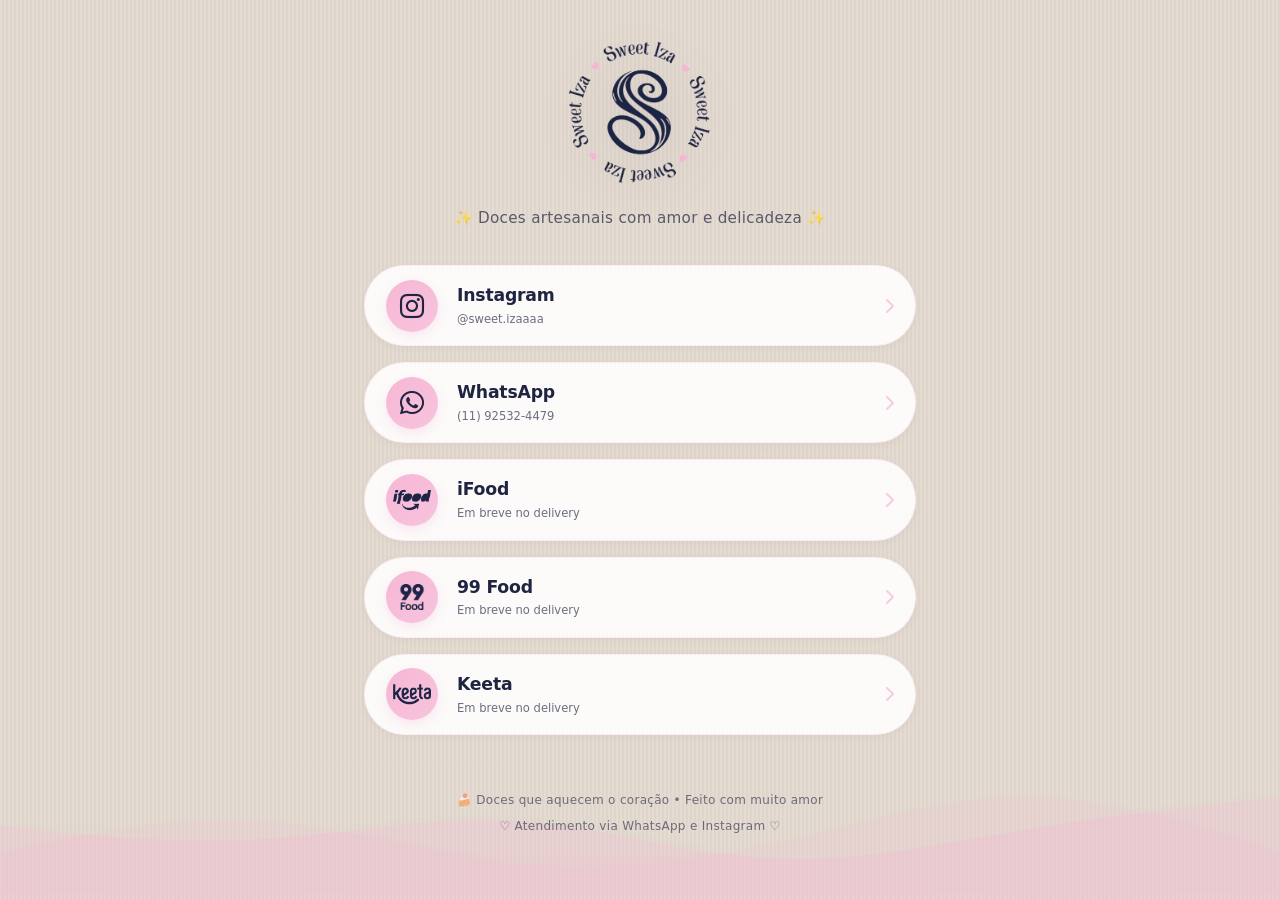
==== index.html @ 1d995685 "v0.3" ====
<!DOCTYPE html>
<html lang="pt-br">
<head>
    <meta charset="UTF-8">
    <meta name="viewport" content="width=device-width, initial-scale=1.0, user-scalable=yes">
    <title>Sweet Iza · Doceria Artesanal</title>
    
    <!-- FAVICON - Ícone da aba do navegador -->
    <link rel="icon" type="image/png" sizes="32x32" href="icon.png">
    <link rel="shortcut icon" href="icon.png">
    <!-- Para compatibilidade com todos os navegadores -->
    <link rel="apple-touch-icon" href="icon.png">
    
    <link rel="stylesheet" href="style.css">
    <!-- Font Awesome icons -->
    <link rel="stylesheet" href="https://cdnjs.cloudflare.com/ajax/libs/font-awesome/6.0.0-beta3/css/all.min.css">
</head>
<body>
    <div class="container">
        <!-- Logo -->
        <div class="logo-wrapper">
            <img src="logo.png" alt="Sweet Iza" class="avatar-logo" onerror="this.src='https://placehold.co/250x250?text=🍰+Sweet+Iza'">
        </div>

        <!-- Subtítulo direto, sem título principal -->
        <p class="tagline">✨ Doces artesanais com amor e delicadeza ✨</p>

        <!-- Links principais estilo "linktree" -->
        <div class="links-container">
            <!-- Instagram -->
            <a href="https://www.instagram.com/sweet.izaaaa?igsh=NDllcG1yOGY2dGg=" class="link-card" id="instagram-link" target="_blank" rel="noopener noreferrer">
                <div class="icon-bg"><i class="fab fa-instagram"></i></div>
                <div class="link-info">
                    <span class="platform">Instagram</span>
                    <span class="handle">@sweet.izaaaa</span>
                </div>
                <i class="fas fa-chevron-right arrow-icon"></i>
            </a>

            <!-- WhatsApp -->
            <a href="https://wa.me/5511925324479" class="link-card" id="whatsapp-link" target="_blank" rel="noopener noreferrer">
                <div class="icon-bg"><i class="fab fa-whatsapp"></i></div>
                <div class="link-info">
                    <span class="platform">WhatsApp</span>
                    <span class="handle">(11) 92532-4479</span>
                </div>
                <i class="fas fa-chevron-right arrow-icon"></i>
            </a>

            <!-- iFood com classe específica -->
            <a href="#" class="link-card" id="ifood-link" target="_blank" rel="noopener noreferrer">
                <div class="icon-bg ifood-icon icon-img">
                    <img src="ifood.png" alt="iFood" class="platform-icon" onerror="this.src='https://placehold.co/48x48?text=🍽️'">
                </div>
                <div class="link-info">
                    <span class="platform">iFood</span>
                    <span class="handle">Em breve no delivery</span>
                </div>
                <i class="fas fa-chevron-right arrow-icon"></i>
            </a>

            <!-- 99 Food com classe específica -->
            <a href="#" class="link-card" id="ninenine-link" target="_blank" rel="noopener noreferrer">
                <div class="icon-bg ninenine-icon icon-img">
                    <img src="99.png" alt="99 Food" class="platform-icon" onerror="this.src='https://placehold.co/48x48?text=99'">
                </div>
                <div class="link-info">
                    <span class="platform">99 Food</span>
                    <span class="handle">Em breve no delivery</span>
                </div>
                <i class="fas fa-chevron-right arrow-icon"></i>
            </a>

            <!-- Keeta com classe específica -->
            <a href="#" class="link-card" id="keeta-link" target="_blank" rel="noopener noreferrer">
                <div class="icon-bg keeta-icon icon-img">
                    <img src="keeta.png" alt="Keeta" class="platform-icon" onerror="this.src='https://placehold.co/48x48?text=Keeta'">
                </div>
                <div class="link-info">
                    <span class="platform">Keeta</span>
                    <span class="handle">Em breve no delivery</span>
                </div>
                <i class="fas fa-chevron-right arrow-icon"></i>
            </a>
        </div>

        <footer class="footer">
            <p>🍰 Doces que aquecem o coração • Feito com muito amor</p>
            <p class="footer-small">♡ Atendimento via WhatsApp e Instagram ♡</p>
        </footer>
    </div>

    <script src="script.js"></script>
</body>
</html>
---- style.css ----
/* RESET + BASE */
* {
    margin: 0;
    padding: 0;
    box-sizing: border-box;
}

body {
    background-color: #e5dbd1;
    font-family: system-ui, -apple-system, 'Segoe UI', Roboto, 'Helvetica Neue', sans-serif;
    line-height: 1.5;
    color: #1f2440;
    min-height: 100vh;
    position: relative;
    overflow-x: hidden;
}

/* PADRÃO CANELADO SUTIL NO FUNDO */
body::before {
    content: "";
    position: fixed;
    top: 0;
    left: 0;
    width: 100%;
    height: 100%;
    background-image: repeating-linear-gradient(
        90deg,
        transparent,
        transparent 2px,
        rgba(31, 36, 64, 0.03) 2px,
        rgba(31, 36, 64, 0.03) 4px
    );
    pointer-events: none;
    z-index: 0;
}

/* ONDULAÇÃO CORRETIVA - SEM CAIXA, APENAS O ONDULADO */
.wave-ornament {
    position: fixed;
    bottom: 0;
    left: 0;
    width: 100%;
    z-index: 1;
    pointer-events: none;
}

.wave-svg {
    display: block;
    width: 100%;
    height: auto;
    filter: drop-shadow(0 -4px 6px rgba(0, 0, 0, 0.02));
}

/* CONTAINER PRINCIPAL */
.container {
    max-width: 600px;
    width: 100%;
    margin: 0 auto;
    position: relative;
    z-index: 2;
    padding: 1rem 1.5rem 2rem;
    animation: containerFade 0.8s ease-out;
}

@keyframes containerFade {
    from {
        opacity: 0;
        transform: translateY(20px);
    }
    to {
        opacity: 1;
        transform: translateY(0);
    }
}

/* LOGO - MAIOR E SEM FUNDO */
.logo-wrapper {
    text-align: center;
    margin-bottom: 0.5rem;
    margin-top: 1rem;
    position: relative;
}

.avatar-logo {
    width: 160px;
    height: 160px;
    object-fit: contain;
    filter: drop-shadow(0 8px 20px rgba(31, 36, 64, 0.12));
    transition: all 0.4s cubic-bezier(0.2, 0.9, 0.4, 1.1);
}

.avatar-logo:hover {
    transform: scale(1.02) translateY(-3px);
    filter: drop-shadow(0 12px 24px rgba(31, 36, 64, 0.18));
}

/* SUBTÍTULO DIRETO */
.tagline {
    text-align: center;
    font-size: 0.95rem;
    color: #1f2440;
    opacity: 0.7;
    margin-bottom: 2.2rem;
    font-weight: 450;
    letter-spacing: 0.3px;
    padding: 0 1rem;
}

/* CARDS DOS LINKS */
.links-container {
    display: flex;
    flex-direction: column;
    gap: 1rem;
    margin-bottom: 2.5rem;
}

.link-card {
    display: flex;
    align-items: center;
    background: rgba(255, 255, 255, 0.88);
    backdrop-filter: blur(10px);
    border-radius: 80px;
    padding: 0.85rem 1.3rem;
    text-decoration: none;
    transition: all 0.3s cubic-bezier(0.2, 0.9, 0.4, 1.1);
    border: 1px solid rgba(246, 183, 212, 0.2);
    box-shadow: 0 2px 8px rgba(31, 36, 64, 0.04);
    position: relative;
    overflow: hidden;
}

.link-card::before {
    content: '';
    position: absolute;
    top: 0;
    left: -100%;
    width: 100%;
    height: 100%;
    background: linear-gradient(90deg, transparent, rgba(246, 183, 212, 0.15), transparent);
    transition: left 0.5s ease;
}

.link-card:hover::before {
    left: 100%;
}

.link-card:hover {
    background: white;
    border-color: #f6b7d4;
    box-shadow: 0 12px 28px rgba(31, 36, 64, 0.12);
    transform: translateY(-3px) scale(1.01);
}

/* ÍCONE COM FUNDO ROSA - PADRÃO (todos os círculos têm 52px) */
.icon-bg {
    background: linear-gradient(135deg, #f6b7d4 0%, #f8c4dd 100%);
    width: 52px;
    height: 52px;
    border-radius: 50%;
    display: flex;
    align-items: center;
    justify-content: center;
    margin-right: 1.2rem;
    flex-shrink: 0;
    transition: all 0.3s ease;
    box-shadow: 0 4px 12px rgba(246, 183, 212, 0.3);
}

/* Estilo especial para ícones que são imagens */
.icon-img {
    padding: 0;
    overflow: hidden;
}

/* Estilo base para as imagens dentro do círculo */
.platform-icon {
    object-fit: contain;
    border-radius: 0;
}

/* Tamanhos específicos das imagens dentro do círculo (o círculo continua 52px) */
.ifood-icon .platform-icon,
.keeta-icon .platform-icon {
    width: 38px;
    height: 38px;
}

.ninenine-icon .platform-icon {
    width: 26px;
    height: 26px;
}

/* Para ícones do Font Awesome (Instagram e WhatsApp) */
.icon-bg i {
    font-size: 1.7rem;
    color: #1f2440;
    transition: transform 0.2s;
}

.link-card:hover .icon-bg {
    transform: scale(1.05);
    box-shadow: 0 6px 16px rgba(246, 183, 212, 0.5);
}

.link-card:hover .icon-bg i {
    transform: scale(1.05);
}

.link-card:hover .platform-icon {
    transform: scale(1.05);
}

.link-info {
    flex: 1;
}

.platform {
    display: block;
    font-weight: 650;
    font-size: 1.08rem;
    color: #1f2440;
    letter-spacing: -0.2px;
}

.handle {
    display: block;
    font-size: 0.72rem;
    color: #1f2440;
    opacity: 0.65;
    margin-top: 2px;
}

.arrow-icon {
    font-size: 1rem;
    color: #f6b7d4;
    opacity: 0.7;
    transition: all 0.3s ease;
}

.link-card:hover .arrow-icon {
    opacity: 1;
    transform: translateX(5px);
    color: #f6b7d4;
}

/* FOOTER */
.footer {
    text-align: center;
    margin-top: 2rem;
    padding-top: 1rem;
    position: relative;
    z-index: 2;
}

.footer p {
    font-size: 0.75rem;
    opacity: 0.6;
    color: #1f2440;
    letter-spacing: 0.3px;
}

.footer-small {
    font-size: 0.7rem;
    margin-top: 0.5rem;
    opacity: 0.45;
}

/* RESPONSIVIDADE */
@media (max-width: 768px) {
    body {
        overflow-x: hidden;
    }
    
    .container {
        padding: 0.5rem 1.2rem 2rem;
    }
    
    .avatar-logo {
        width: 140px;
        height: 140px;
    }
    
    .link-card {
        padding: 0.75rem 1.1rem;
    }
    
    .icon-bg {
        width: 48px;
        height: 48px;
    }
    
    .icon-bg i {
        font-size: 1.5rem;
    }
    
    /* Tamanhos das imagens no mobile */
    .ifood-icon .platform-icon,
    .keeta-icon .platform-icon {
        width: 38px;
        height: 38px;
    }
    
    .ninenine-icon .platform-icon {
        width: 24px;
        height: 24px;
    }
}

/* Animações de entrada */
.link-card {
    animation: cardSlideIn 0.5s ease-out backwards;
}

.link-card:nth-child(1) { animation-delay: 0.05s; }
.link-card:nth-child(2) { animation-delay: 0.1s; }
.link-card:nth-child(3) { animation-delay: 0.15s; }
.link-card:nth-child(4) { animation-delay: 0.2s; }
.link-card:nth-child(5) { animation-delay: 0.25s; }

@keyframes cardSlideIn {
    from {
        opacity: 0;
        transform: translateX(-20px);
    }
    to {
        opacity: 1;
        transform: translateX(0);
    }
}
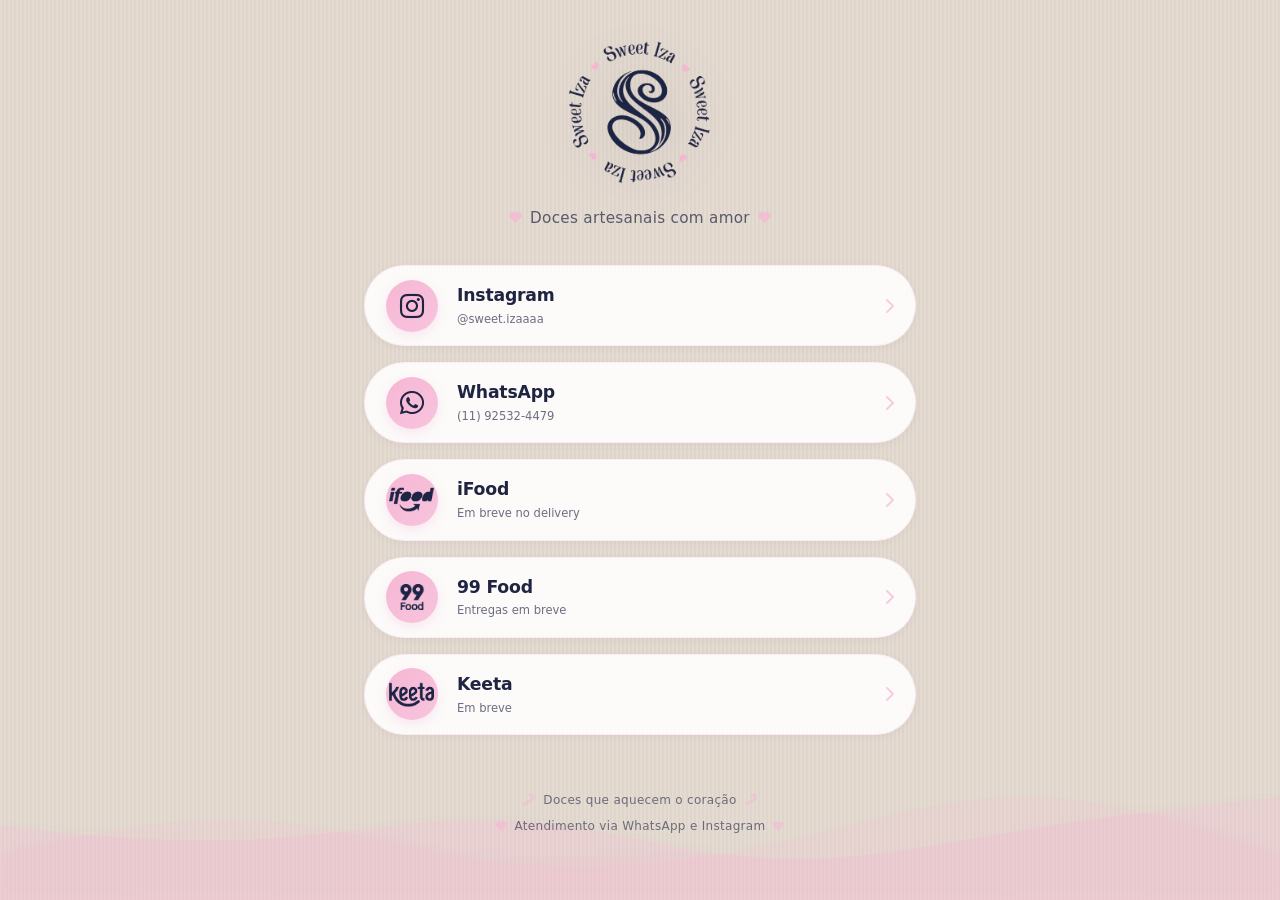
==== commit 7273f1e8: "v0.4" ====
--- a/index.html
+++ b/index.html
@@ -5,10 +5,9 @@
     <meta name="viewport" content="width=device-width, initial-scale=1.0, user-scalable=yes">
     <title>Sweet Iza · Doceria Artesanal</title>
     
-    <!-- FAVICON - Ícone da aba do navegador -->
+    <!-- FAVICON -->
     <link rel="icon" type="image/png" sizes="32x32" href="icon.png">
     <link rel="shortcut icon" href="icon.png">
-    <!-- Para compatibilidade com todos os navegadores -->
     <link rel="apple-touch-icon" href="icon.png">
     
     <link rel="stylesheet" href="style.css">
@@ -22,10 +21,10 @@
             <img src="logo.png" alt="Sweet Iza" class="avatar-logo" onerror="this.src='https://placehold.co/250x250?text=🍰+Sweet+Iza'">
         </div>
 
-        <!-- Subtítulo direto, sem título principal -->
-        <p class="tagline">✨ Doces artesanais com amor e delicadeza ✨</p>
+        <!-- Subtítulo com coração no lugar dos brilhos -->
+        <p class="tagline"><i class="fas fa-heart" style="color: #f6b7d4; font-size: 0.8rem;"></i> Doces artesanais com amor <i class="fas fa-heart" style="color: #f6b7d4; font-size: 0.8rem;"></i></p>
 
-        <!-- Links principais estilo "linktree" -->
+        <!-- Links principais -->
         <div class="links-container">
             <!-- Instagram -->
             <a href="https://www.instagram.com/sweet.izaaaa?igsh=NDllcG1yOGY2dGg=" class="link-card" id="instagram-link" target="_blank" rel="noopener noreferrer">
@@ -47,7 +46,7 @@
                 <i class="fas fa-chevron-right arrow-icon"></i>
             </a>
 
-            <!-- iFood com classe específica -->
+            <!-- iFood -->
             <a href="#" class="link-card" id="ifood-link" target="_blank" rel="noopener noreferrer">
                 <div class="icon-bg ifood-icon icon-img">
                     <img src="ifood.png" alt="iFood" class="platform-icon" onerror="this.src='https://placehold.co/48x48?text=🍽️'">
@@ -59,34 +58,34 @@
                 <i class="fas fa-chevron-right arrow-icon"></i>
             </a>
 
-            <!-- 99 Food com classe específica -->
+            <!-- 99 Food -->
             <a href="#" class="link-card" id="ninenine-link" target="_blank" rel="noopener noreferrer">
                 <div class="icon-bg ninenine-icon icon-img">
                     <img src="99.png" alt="99 Food" class="platform-icon" onerror="this.src='https://placehold.co/48x48?text=99'">
                 </div>
                 <div class="link-info">
                     <span class="platform">99 Food</span>
-                    <span class="handle">Em breve no delivery</span>
+                    <span class="handle">Entregas em breve</span>
                 </div>
                 <i class="fas fa-chevron-right arrow-icon"></i>
             </a>
 
-            <!-- Keeta com classe específica -->
+            <!-- Keeta -->
             <a href="#" class="link-card" id="keeta-link" target="_blank" rel="noopener noreferrer">
                 <div class="icon-bg keeta-icon icon-img">
                     <img src="keeta.png" alt="Keeta" class="platform-icon" onerror="this.src='https://placehold.co/48x48?text=Keeta'">
                 </div>
                 <div class="link-info">
                     <span class="platform">Keeta</span>
-                    <span class="handle">Em breve no delivery</span>
+                    <span class="handle">Em breve</span>
                 </div>
                 <i class="fas fa-chevron-right arrow-icon"></i>
             </a>
         </div>
 
         <footer class="footer">
-            <p>🍰 Doces que aquecem o coração • Feito com muito amor</p>
-            <p class="footer-small">♡ Atendimento via WhatsApp e Instagram ♡</p>
+            <p><i class="fas fa-candy-cane" style="color: #f6b7d4;"></i> Doces que aquecem o coração <i class="fas fa-candy-cane" style="color: #f6b7d4;"></i></p>
+            <p class="footer-small"><i class="fas fa-heart" style="color: #f6b7d4; font-size: 0.65rem;"></i> Atendimento via WhatsApp e Instagram <i class="fas fa-heart" style="color: #f6b7d4; font-size: 0.65rem;"></i></p>
         </footer>
     </div>
 
--- a/style.css
+++ b/style.css
@@ -34,7 +34,7 @@
     z-index: 0;
 }
 
-/* ONDULAÇÃO CORRETIVA - SEM CAIXA, APENAS O ONDULADO */
+/* ONDULAÇÃO MAIS ALTA */
 .wave-ornament {
     position: fixed;
     bottom: 0;
@@ -51,6 +51,19 @@
     filter: drop-shadow(0 -4px 6px rgba(0, 0, 0, 0.02));
 }
 
+/* Aumentando a altura das ondas */
+@media (min-width: 769px) {
+    .wave-svg {
+        min-height: 180px;
+    }
+}
+
+@media (max-width: 768px) {
+    .wave-svg {
+        min-height: 150px;
+    }
+}
+
 /* CONTAINER PRINCIPAL */
 .container {
     max-width: 600px;
@@ -73,7 +86,7 @@
     }
 }
 
-/* LOGO - MAIOR E SEM FUNDO */
+/* LOGO */
 .logo-wrapper {
     text-align: center;
     margin-bottom: 0.5rem;
@@ -94,7 +107,7 @@
     filter: drop-shadow(0 12px 24px rgba(31, 36, 64, 0.18));
 }
 
-/* SUBTÍTULO DIRETO */
+/* SUBTÍTULO - UMA LINHA SÓ */
 .tagline {
     text-align: center;
     font-size: 0.95rem;
@@ -104,6 +117,20 @@
     font-weight: 450;
     letter-spacing: 0.3px;
     padding: 0 1rem;
+    white-space: nowrap;
+    display: flex;
+    align-items: center;
+    justify-content: center;
+    gap: 8px;
+}
+
+/* Ajuste para mobile - se não couber em uma linha, mantém junto */
+@media (max-width: 480px) {
+    .tagline {
+        font-size: 0.85rem;
+        white-space: normal;
+        gap: 6px;
+    }
 }
 
 /* CARDS DOS LINKS */
@@ -151,7 +178,7 @@
     transform: translateY(-3px) scale(1.01);
 }
 
-/* ÍCONE COM FUNDO ROSA - PADRÃO (todos os círculos têm 52px) */
+/* ÍCONE COM FUNDO ROSA */
 .icon-bg {
     background: linear-gradient(135deg, #f6b7d4 0%, #f8c4dd 100%);
     width: 52px;
@@ -166,23 +193,20 @@
     box-shadow: 0 4px 12px rgba(246, 183, 212, 0.3);
 }
 
-/* Estilo especial para ícones que são imagens */
 .icon-img {
     padding: 0;
     overflow: hidden;
 }
 
-/* Estilo base para as imagens dentro do círculo */
 .platform-icon {
     object-fit: contain;
     border-radius: 0;
 }
 
-/* Tamanhos específicos das imagens dentro do círculo (o círculo continua 52px) */
 .ifood-icon .platform-icon,
 .keeta-icon .platform-icon {
-    width: 38px;
-    height: 38px;
+    width: 45px;
+    height: 45px;
 }
 
 .ninenine-icon .platform-icon {
@@ -190,7 +214,6 @@
     height: 26px;
 }
 
-/* Para ícones do Font Awesome (Instagram e WhatsApp) */
 .icon-bg i {
     font-size: 1.7rem;
     color: #1f2440;
@@ -243,7 +266,7 @@
     color: #f6b7d4;
 }
 
-/* FOOTER */
+/* FOOTER COM ÍCONES DE DOCE */
 .footer {
     text-align: center;
     margin-top: 2rem;
@@ -257,6 +280,10 @@
     opacity: 0.6;
     color: #1f2440;
     letter-spacing: 0.3px;
+    display: flex;
+    align-items: center;
+    justify-content: center;
+    gap: 8px;
 }
 
 .footer-small {
@@ -293,16 +320,26 @@
         font-size: 1.5rem;
     }
     
-    /* Tamanhos das imagens no mobile */
     .ifood-icon .platform-icon,
     .keeta-icon .platform-icon {
-        width: 38px;
-        height: 38px;
+        width: 42px;
+        height: 42px;
     }
     
     .ninenine-icon .platform-icon {
         width: 24px;
         height: 24px;
+    }
+    
+    /* Ajuste do footer no mobile */
+    .footer p {
+        font-size: 0.7rem;
+        gap: 6px;
+        flex-wrap: wrap;
+    }
+    
+    .footer-small {
+        font-size: 0.65rem;
     }
 }
 
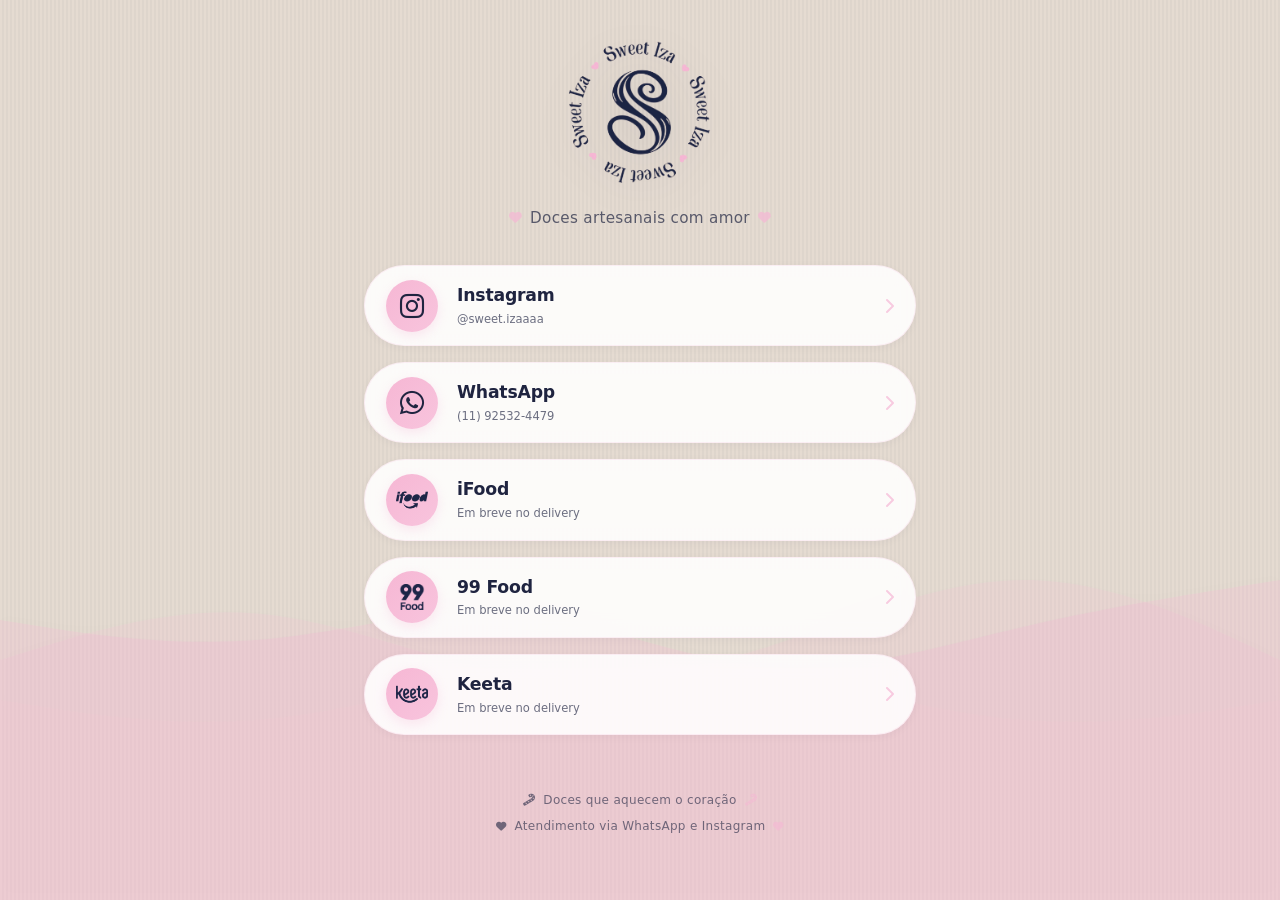
==== commit 7ce7d5cf: "v0.5" ====
--- a/index.html
+++ b/index.html
@@ -65,7 +65,7 @@
                 </div>
                 <div class="link-info">
                     <span class="platform">99 Food</span>
-                    <span class="handle">Entregas em breve</span>
+                    <span class="handle">Em breve no delivery</span>
                 </div>
                 <i class="fas fa-chevron-right arrow-icon"></i>
             </a>
@@ -77,15 +77,15 @@
                 </div>
                 <div class="link-info">
                     <span class="platform">Keeta</span>
-                    <span class="handle">Em breve</span>
+                    <span class="handle">Em breve no delivery</span>
                 </div>
                 <i class="fas fa-chevron-right arrow-icon"></i>
             </a>
         </div>
 
         <footer class="footer">
-            <p><i class="fas fa-candy-cane" style="color: #f6b7d4;"></i> Doces que aquecem o coração <i class="fas fa-candy-cane" style="color: #f6b7d4;"></i></p>
-            <p class="footer-small"><i class="fas fa-heart" style="color: #f6b7d4; font-size: 0.65rem;"></i> Atendimento via WhatsApp e Instagram <i class="fas fa-heart" style="color: #f6b7d4; font-size: 0.65rem;"></i></p>
+            <p><i class="fas fa-candy-cane" style="color: #1f2440;"></i> Doces que aquecem o coração <i class="fas fa-candy-cane" style="color: #f6b7d4;"></i></p>
+            <p class="footer-small"><i class="fas fa-heart" style="color: #1f2440; font-size: 0.65rem;"></i> Atendimento via WhatsApp e Instagram <i class="fas fa-heart" style="color: #f6b7d4; font-size: 0.65rem;"></i></p>
         </footer>
     </div>
 
--- a/style.css
+++ b/style.css
@@ -34,7 +34,7 @@
     z-index: 0;
 }
 
-/* ONDULAÇÃO MAIS ALTA */
+/* ONDULAÇÃO - MEIO TERMO (RECOMENDADO) */
 .wave-ornament {
     position: fixed;
     bottom: 0;
@@ -51,16 +51,17 @@
     filter: drop-shadow(0 -4px 6px rgba(0, 0, 0, 0.02));
 }
 
-/* Aumentando a altura das ondas */
+/* Mobile */
+@media (max-width: 768px) {
+    .wave-svg {
+        min-height: 50vh;
+    }
+}
+
+/* Desktop */
 @media (min-width: 769px) {
     .wave-svg {
-        min-height: 180px;
-    }
-}
-
-@media (max-width: 768px) {
-    .wave-svg {
-        min-height: 150px;
+        min-height: 300px;
     }
 }
 
@@ -205,8 +206,8 @@
 
 .ifood-icon .platform-icon,
 .keeta-icon .platform-icon {
-    width: 45px;
-    height: 45px;
+    width: 32px;
+    height: 32px;
 }
 
 .ninenine-icon .platform-icon {
@@ -322,8 +323,8 @@
     
     .ifood-icon .platform-icon,
     .keeta-icon .platform-icon {
-        width: 42px;
-        height: 42px;
+        width: 32px;
+        height: 32px;
     }
     
     .ninenine-icon .platform-icon {
@@ -363,4 +364,74 @@
         opacity: 1;
         transform: translateX(0);
     }
+}
+
+/* Ondas com movimento lateral e ondulação suave */
+.wave-svg {
+    display: block;
+    width: 100%;
+    height: auto;
+    filter: drop-shadow(0 -4px 6px rgba(0, 0, 0, 0.02));
+    overflow: visible;
+}
+
+/* Camada 1 - Onda da frente (mais escura) - move para a direita */
+.wave-svg path:nth-child(1) {
+    animation: waveRight 8s ease-in-out infinite, waveSway 4s ease-in-out infinite;
+    transform-origin: center;
+}
+
+/* Camada 2 - Onda do meio (média) - move para a esquerda */
+.wave-svg path:nth-child(2) {
+    animation: waveLeft 10s ease-in-out infinite, waveSway 5s ease-in-out infinite 0.5s;
+    transform-origin: center;
+}
+
+/* Camada 3 - Onda de fundo (mais clara) - move para a direita mais lentamente */
+.wave-svg path:nth-child(3) {
+    animation: waveRightSlow 12s ease-in-out infinite, waveSway 6s ease-in-out infinite 1s;
+    transform-origin: center;
+}
+
+/* Movimento lateral para a direita */
+@keyframes waveRight {
+    0%, 100% {
+        transform: translateX(0px);
+    }
+    50% {
+        transform: translateX(25px);
+    }
+}
+
+/* Movimento lateral para a esquerda */
+@keyframes waveLeft {
+    0%, 100% {
+        transform: translateX(0px);
+    }
+    50% {
+        transform: translateX(-25px);
+    }
+}
+
+/* Movimento lateral para a direita mais lento */
+@keyframes waveRightSlow {
+    0%, 100% {
+        transform: translateX(0px);
+    }
+    50% {
+        transform: translateX(15px);
+    }
+}
+
+/* Ondulação suave vertical */
+@keyframes waveSway {
+    0%, 100% {
+        transform: translateY(0px) scaleY(1);
+    }
+    25% {
+        transform: translateY(-6px) scaleY(1.02);
+    }
+    75% {
+        transform: translateY(4px) scaleY(0.98);
+    }
 }
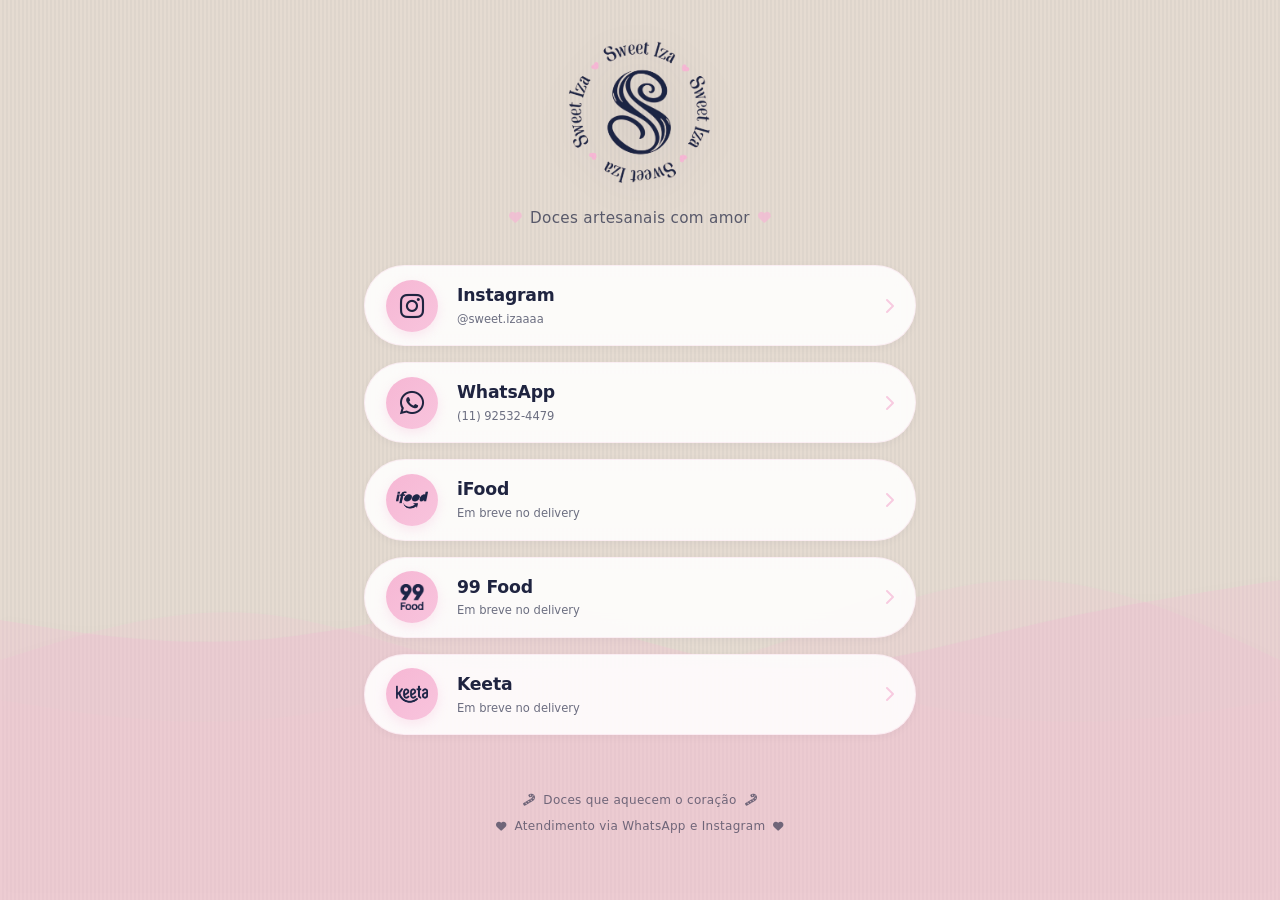
==== commit bb10f865: "v0.5" ====
--- a/index.html
+++ b/index.html
@@ -84,8 +84,8 @@
         </div>
 
         <footer class="footer">
-            <p><i class="fas fa-candy-cane" style="color: #1f2440;"></i> Doces que aquecem o coração <i class="fas fa-candy-cane" style="color: #f6b7d4;"></i></p>
-            <p class="footer-small"><i class="fas fa-heart" style="color: #1f2440; font-size: 0.65rem;"></i> Atendimento via WhatsApp e Instagram <i class="fas fa-heart" style="color: #f6b7d4; font-size: 0.65rem;"></i></p>
+            <p><i class="fas fa-candy-cane" style="color: #1f2440;"></i> Doces que aquecem o coração <i class="fas fa-candy-cane" style="color: #1f2440;"></i></p>
+            <p class="footer-small"><i class="fas fa-heart" style="color: #1f2440; font-size: 0.65rem;"></i> Atendimento via WhatsApp e Instagram <i class="fas fa-heart" style="color: #1f2440; font-size: 0.65rem;"></i></p>
         </footer>
     </div>
 
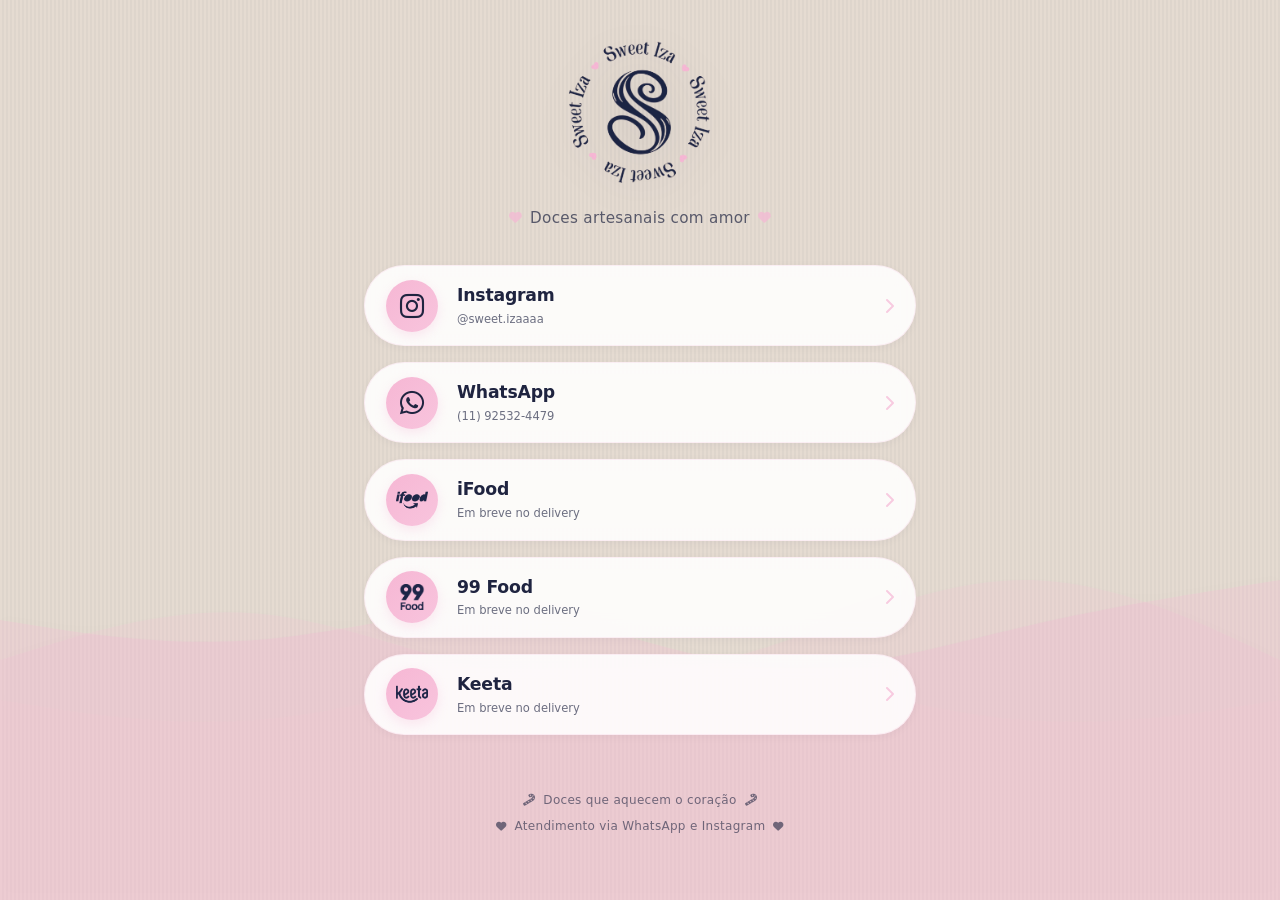
==== commit fa7429eb: "v0.5" ====
--- a/index.html
+++ b/index.html
@@ -3,7 +3,7 @@
 <head>
     <meta charset="UTF-8">
     <meta name="viewport" content="width=device-width, initial-scale=1.0, user-scalable=yes">
-    <title>Sweet Iza · Doceria Artesanal</title>
+    <title>Sweet Iza</title>
     
     <!-- FAVICON -->
     <link rel="icon" type="image/png" sizes="32x32" href="icon.png">
--- a/style.css
+++ b/style.css
@@ -71,7 +71,7 @@
     width: 100%;
     margin: 0 auto;
     position: relative;
-    z-index: 2;
+    z-index: 10;  /* Aumentado */
     padding: 1rem 1.5rem 2rem;
     animation: containerFade 0.8s ease-out;
 }
@@ -140,7 +140,10 @@
     flex-direction: column;
     gap: 1rem;
     margin-bottom: 2.5rem;
-}
+    position: relative;
+    z-index: 12;
+}
+
 
 .link-card {
     display: flex;
@@ -155,6 +158,7 @@
     box-shadow: 0 2px 8px rgba(31, 36, 64, 0.04);
     position: relative;
     overflow: hidden;
+    z-index: 15;  /* Cards na frente */
 }
 
 .link-card::before {
@@ -434,4 +438,16 @@
     75% {
         transform: translateY(4px) scaleY(0.98);
     }
+}
+
+.docinho-flutuante {
+    position: fixed;
+    z-index: 5;  /* Valor base - vai alternar */
+    pointer-events: none;
+    filter: drop-shadow(0 2px 4px rgba(0,0,0,0.1));
+}
+
+/* Docinhos podem ficar atrás (z-index baixo) ou na frente (alto) */
+.docinho-flutuante {
+    will-change: transform, bottom;
 }
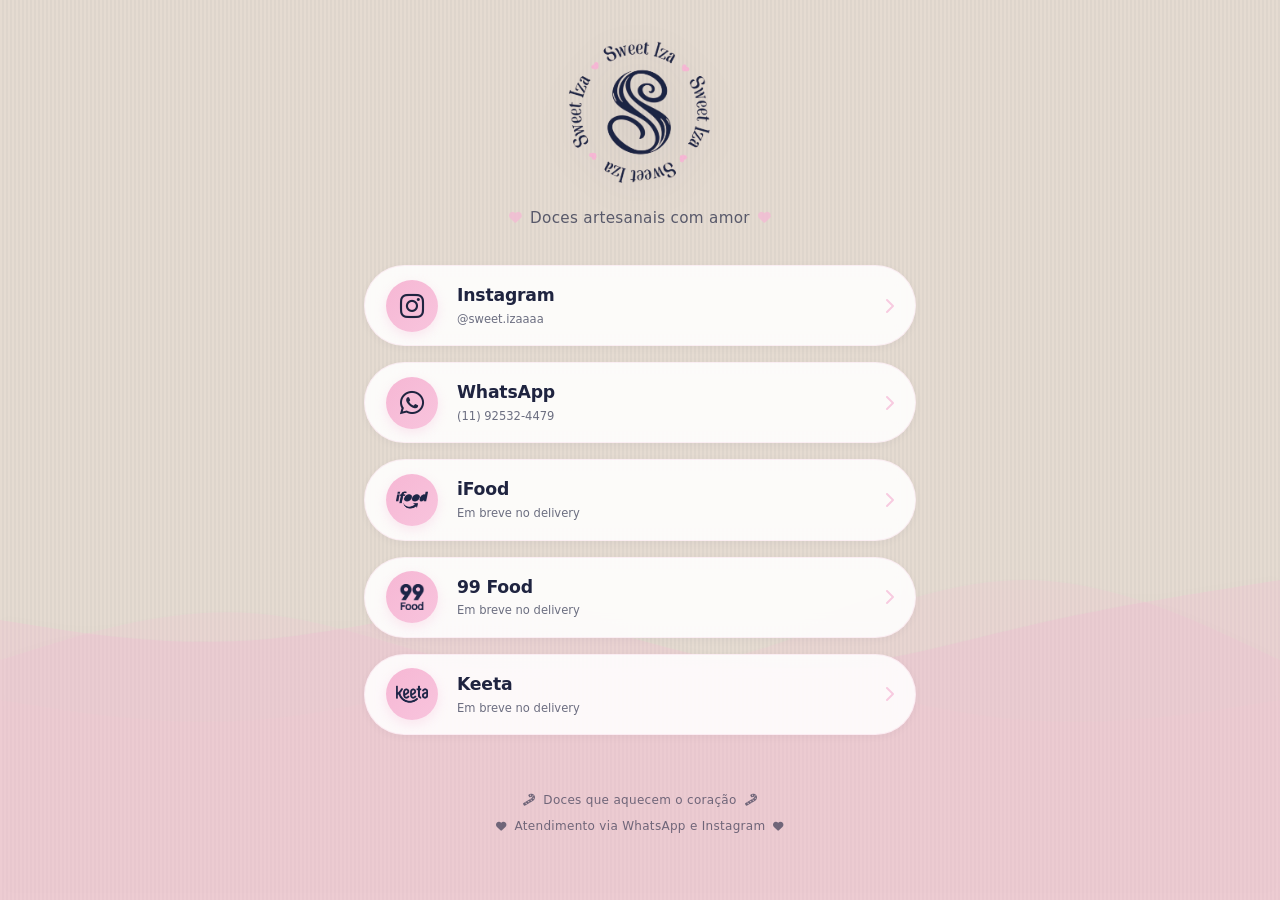
==== commit 7431f938: "v0.5" ====
--- a/index.html
+++ b/index.html
@@ -3,7 +3,7 @@
 <head>
     <meta charset="UTF-8">
     <meta name="viewport" content="width=device-width, initial-scale=1.0, user-scalable=yes">
-    <title>Sweet Iza</title>
+    <title>Sweet Iza · Doceria</title>
     
     <!-- FAVICON -->
     <link rel="icon" type="image/png" sizes="32x32" href="icon.png">
